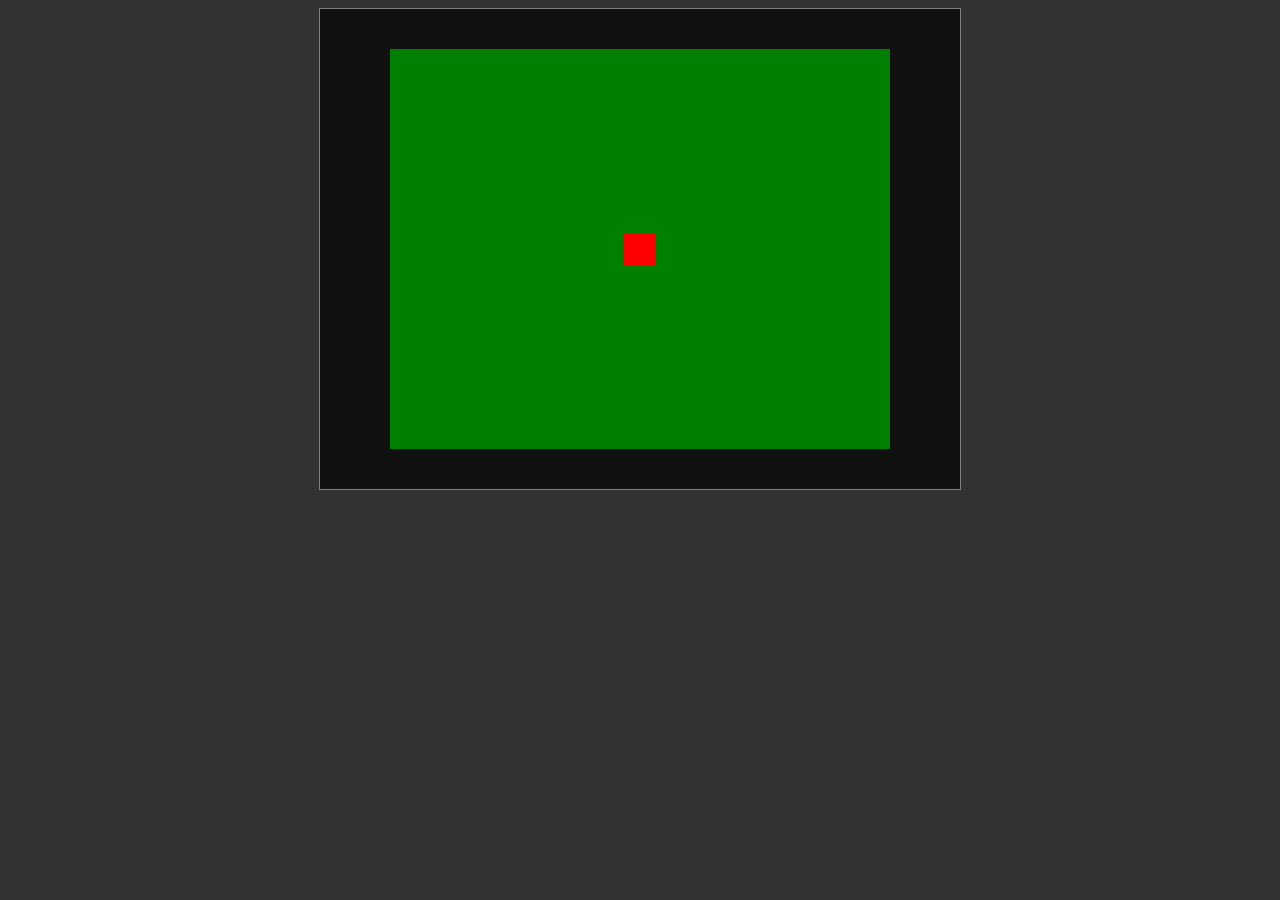
==== index.html @ 6388c28f "Initial Commit" ====
<!DOCTYPE html>
<html lang="en">
  <head>
    <meta charset="UTF-8" />
    <meta name="viewport" content="width=device-width, initial-scale=1.0" />
    <title>Game</title>
    <script src="index.js" type="module" defer></script>
  </head>
  <body style="background-color: #333"></body>
</html>
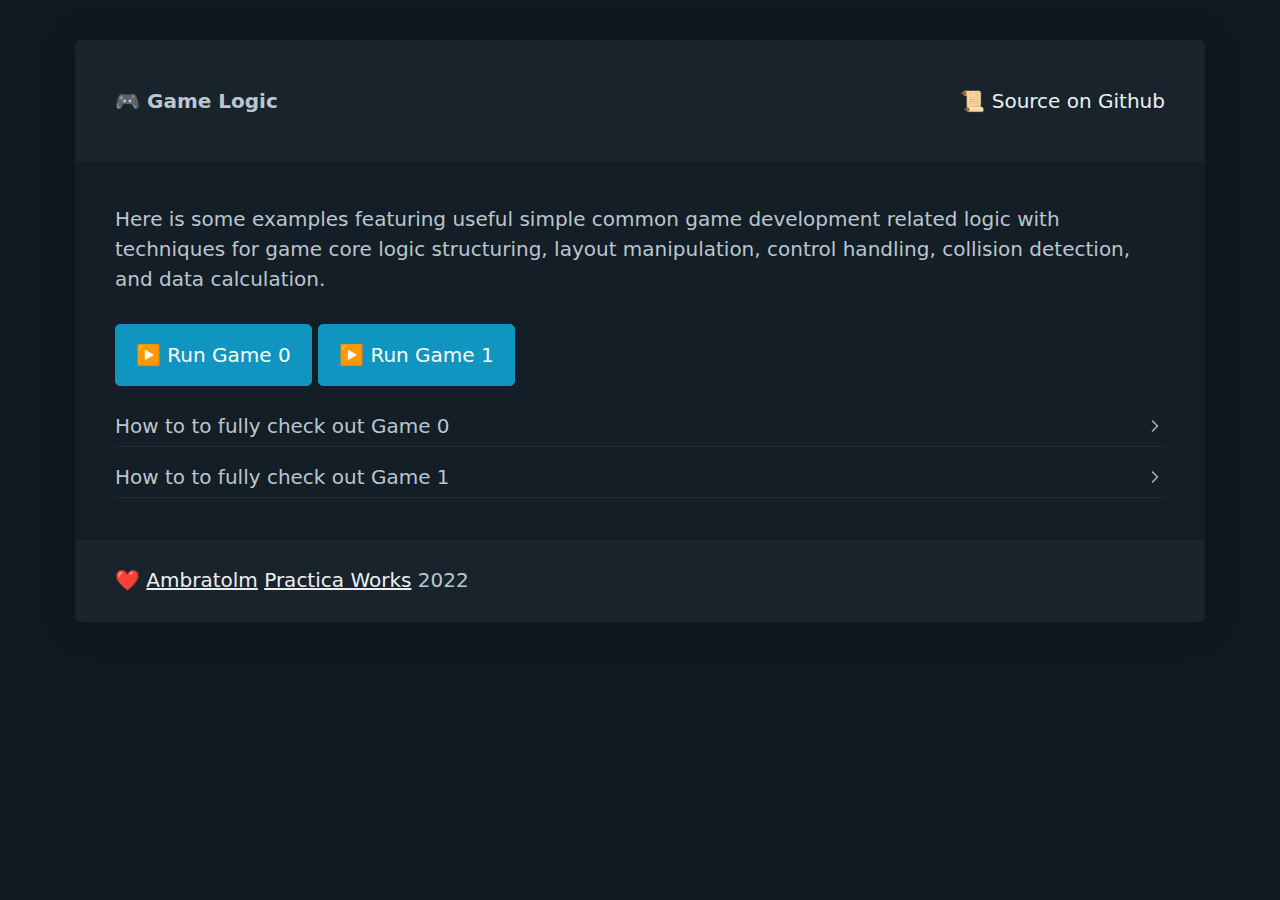
==== commit 18c63021: "Fully refactored to use classes & updated examples" ====
--- a/index.html
+++ b/index.html
@@ -1,10 +1,63 @@
 <!DOCTYPE html>
-<html lang="en">
+<html lang="en" data-theme="dark">
   <head>
     <meta charset="UTF-8" />
     <meta name="viewport" content="width=device-width, initial-scale=1.0" />
-    <title>Game</title>
-    <script src="index.js" type="module" defer></script>
+    <title>Game Logic</title>
+    <link rel="stylesheet" href="pico.min.css" />
   </head>
-  <body style="background-color: #333"></body>
+  <body class="container">
+    <article>
+      <header>
+        <nav>
+          <ul>
+            <li><strong>🎮 Game Logic</strong></li>
+          </ul>
+          <ul>
+            <li>
+              <a
+                href="https://github.com/practical-works/game-logic"
+                target="_blank" class="contrast"
+                >📜 Source on Github</a
+              >
+            </li>
+          </ul>
+        </nav>
+      </header>
+      <p>
+        Here is some examples featuring useful simple common game development
+        related logic with techniques for game core logic structuring, layout
+        manipulation, control handling, collision detection, and data
+        calculation.
+      </p>
+      <div>
+        <a href="./game0/" role="button">▶️ Run Game 0</a>
+        <a href="./game1/" role="button">▶️ Run Game 1</a>
+      </div>
+      <p>
+        <details>
+           <summary>How to to fully check out Game 0</summary>
+           <p>
+             <ul>
+             <li>Drag any object with <kbd>🖱️ left mouse button</kbd>.</li>
+             <li>Move <code>actor</code> object in eight directions with <kbd>⌨️ arrow keys</kbd>.</li>
+             <li>Move <code>map</code> object in eight directions with <kbd>⌨️ wasd keys</kbd>.</li>
+             <li>Move <code>💀 enemy</code> object to cursor&#39;s location with <kbd>⌨️ space key</kbd>.</li>
+             <li>Collide <code>😺 actor</code> and <code>💀 enemy</code> objects to decrease <code>❤️ health bar</code>.</li>
+             <li>Collide <code>😺 actor</code> and <code>🌾 bottom-field</code> to increase <code>❤️ health bar</code>.</li>
+             <li>Collide actor and <code>🌾 top-field</code> to increase <code>🏁 experience bar</code>.</li>
+             </ul>
+           </p>
+         </details>
+         <details>
+           <summary>How to to fully check out Game 1</summary>
+           <p>
+           </p>
+         </details>
+      </p>
+      <footer>
+        ❤️ <a href="https://github.com/Ambratolm" target="_blank" class="contrast">Ambratolm</a> <a href="https://github.com/practical-works" target="_blank" class="contrast">Practica Works</a> 2022
+      </footer>
+    </article>
+  </body>
 </html>
--- a/pico.min.css
+++ b/pico.min.css
@@ -0,0 +1,4 @@
+/*!
+ * Pico.css v1.4.4 (https://picocss.com)
+ * Copyright 2019-2021 - Licensed under MIT
+ */:root{--font-family:system-ui,-apple-system,"Segoe UI","Roboto","Ubuntu","Cantarell","Noto Sans",sans-serif,"Apple Color Emoji","Segoe UI Emoji","Segoe UI Symbol","Noto Color Emoji";--line-height:1.5;--font-weight:400;--font-size:16px;--border-radius:0.25rem;--border-width:1px;--outline-width:3px;--spacing:1rem;--typography-spacing-vertical:1.5rem;--block-spacing-vertical:calc(var(--spacing) * 2);--block-spacing-horizontal:var(--spacing);--grid-spacing-vertical:0;--grid-spacing-horizontal:var(--spacing);--form-element-spacing-vertical:0.75rem;--form-element-spacing-horizontal:1rem;--form-label-font-weight:var(--font-weight);--transition:0.2s ease-in-out}@media (min-width:576px){:root{--font-size:17px}}@media (min-width:768px){:root{--font-size:18px}}@media (min-width:992px){:root{--font-size:19px}}@media (min-width:1200px){:root{--font-size:20px}}@media (min-width:576px){body>footer,body>header,body>main,section{--block-spacing-vertical:calc(var(--spacing) * 2.5)}}@media (min-width:768px){body>footer,body>header,body>main,section{--block-spacing-vertical:calc(var(--spacing) * 3)}}@media (min-width:992px){body>footer,body>header,body>main,section{--block-spacing-vertical:calc(var(--spacing) * 3.5)}}@media (min-width:1200px){body>footer,body>header,body>main,section{--block-spacing-vertical:calc(var(--spacing) * 4)}}@media (min-width:576px){article{--block-spacing-horizontal:calc(var(--spacing) * 1.25)}}@media (min-width:768px){article{--block-spacing-horizontal:calc(var(--spacing) * 1.5)}}@media (min-width:992px){article{--block-spacing-horizontal:calc(var(--spacing) * 1.75)}}@media (min-width:1200px){article{--block-spacing-horizontal:calc(var(--spacing) * 2)}}dialog>article{--block-spacing-vertical:calc(var(--spacing) * 2);--block-spacing-horizontal:var(--spacing)}@media (min-width:576px){dialog>article{--block-spacing-vertical:calc(var(--spacing) * 2.5);--block-spacing-horizontal:calc(var(--spacing) * 1.25)}}@media (min-width:768px){dialog>article{--block-spacing-vertical:calc(var(--spacing) * 3);--block-spacing-horizontal:calc(var(--spacing) * 1.5)}}a{--text-decoration:none}a.contrast,a.secondary{--text-decoration:underline}small{--font-size:0.875em}h1,h2,h3,h4,h5,h6{--font-weight:700}h1{--font-size:2rem;--typography-spacing-vertical:3rem}h2{--font-size:1.75rem;--typography-spacing-vertical:2.625rem}h3{--font-size:1.5rem;--typography-spacing-vertical:2.25rem}h4{--font-size:1.25rem;--typography-spacing-vertical:1.874rem}h5{--font-size:1.125rem;--typography-spacing-vertical:1.6875rem}[type=checkbox],[type=radio]{--border-width:2px}[type=checkbox][role=switch]{--border-width:3px}tfoot td,tfoot th,thead td,thead th{--border-width:3px}:not(thead):not(tfoot)>*>td{--font-size:0.875em}code,kbd,pre,samp{--font-family:"Menlo","Consolas","Roboto Mono","Ubuntu Monospace","Noto Mono","Oxygen Mono","Liberation Mono",monospace,"Apple Color Emoji","Segoe UI Emoji","Segoe UI Symbol","Noto Color Emoji"}kbd{--font-weight:bolder}:root:not([data-theme=dark]),[data-theme=light]{color-scheme:light;--background-color:#fff;--color:#415462;--h1-color:#1b2832;--h2-color:#24333e;--h3-color:#2c3d49;--h4-color:#374956;--h5-color:#415462;--h6-color:#4d606d;--muted-color:#73828c;--muted-border-color:#edf0f3;--primary:#1095c1;--primary-hover:#08769b;--primary-focus:rgba(16, 149, 193, 0.125);--primary-inverse:#fff;--secondary:#596b78;--secondary-hover:#415462;--secondary-focus:rgba(89, 107, 120, 0.125);--secondary-inverse:#fff;--contrast:#1b2832;--contrast-hover:#000;--contrast-focus:rgba(89, 107, 120, 0.125);--contrast-inverse:#fff;--mark-background-color:#fff2ca;--mark-color:#543a26;--ins-color:#388e3c;--del-color:#c62828;--blockquote-border-color:var(--muted-border-color);--blockquote-footer-color:var(--muted-color);--button-box-shadow:0 0 0 rgba(0, 0, 0, 0);--button-hover-box-shadow:0 0 0 rgba(0, 0, 0, 0);--form-element-background-color:transparent;--form-element-border-color:#a2afb9;--form-element-color:var(--color);--form-element-placeholder-color:var(--muted-color);--form-element-active-background-color:transparent;--form-element-active-border-color:var(--primary);--form-element-focus-color:var(--primary-focus);--form-element-disabled-background-color:#d5dce2;--form-element-disabled-border-color:#a2afb9;--form-element-disabled-opacity:0.5;--form-element-invalid-border-color:#c62828;--form-element-invalid-active-border-color:#d32f2f;--form-element-invalid-focus-color:rgba(211, 47, 47, 0.125);--form-element-valid-border-color:#388e3c;--form-element-valid-active-border-color:#43a047;--form-element-valid-focus-color:rgba(67, 160, 71, 0.125);--switch-background-color:#bbc6ce;--switch-color:var(--primary-inverse);--switch-checked-background-color:var(--primary);--range-border-color:#d5dce2;--range-active-border-color:#bbc6ce;--range-thumb-border-color:var(--background-color);--range-thumb-color:var(--secondary);--range-thumb-hover-color:var(--secondary-hover);--range-thumb-active-color:var(--primary);--table-border-color:var(--muted-border-color);--table-row-stripped-background-color:#f6f8f9;--code-background-color:#edf0f3;--code-color:var(--muted-color);--code-kbd-background-color:var(--contrast);--code-kbd-color:var(--contrast-inverse);--code-tag-color:#b34d80;--code-property-color:#3d888f;--code-value-color:#998866;--code-comment-color:#a2afb9;--accordion-border-color:var(--muted-border-color);--accordion-close-summary-color:var(--color);--accordion-open-summary-color:var(--muted-color);--card-background-color:var(--background-color);--card-border-color:var(--muted-border-color);--card-box-shadow:0 0.125rem 1rem rgba(27, 40, 50, 0.04),0 0.125rem 2rem rgba(27, 40, 50, 0.08),0 0 0 0.0625rem rgba(27, 40, 50, 0.024);--card-sectionning-background-color:#fbfbfc;--modal-overlay-background-color:rgba(213, 220, 226, 0.8);--progress-background-color:#d5dce2;--progress-color:var(--primary);--loading-spinner-opacity:0.5;--tooltip-background-color:var(--contrast);--tooltip-color:var(--contrast-inverse);--icon-checkbox:url("data:image/svg+xml,%3Csvg xmlns='http://www.w3.org/2000/svg' width='24' height='24' viewBox='0 0 24 24' fill='none' stroke='%23FFF' stroke-width='4' stroke-linecap='round' stroke-linejoin='round'%3E%3Cpolyline points='20 6 9 17 4 12'%3E%3C/polyline%3E%3C/svg%3E");--icon-chevron:url("data:image/svg+xml,%3Csvg xmlns='http://www.w3.org/2000/svg' width='24' height='24' viewBox='0 0 24 24' fill='none' stroke='rgba(65, 84, 98, 0.999)' stroke-width='2' stroke-linecap='round' stroke-linejoin='round'%3E%3Cpolyline points='6 9 12 15 18 9'%3E%3C/polyline%3E%3C/svg%3E");--icon-close:url("data:image/svg+xml,%3Csvg xmlns='http://www.w3.org/2000/svg' width='24' height='24' viewBox='0 0 24 24' fill='none' stroke='rgba(115, 130, 140, 0.999)' stroke-width='4' stroke-linecap='round' stroke-linejoin='round'%3E%3Cline x1='18' y1='6' x2='6' y2='18'%3E%3C/line%3E%3Cline x1='6' y1='6' x2='18' y2='18'%3E%3C/line%3E%3C/svg%3E");--icon-date:url("data:image/svg+xml,%3Csvg xmlns='http://www.w3.org/2000/svg' width='24' height='24' viewBox='0 0 24 24' fill='none' stroke='rgba(65, 84, 98, 0.999)' stroke-width='2' stroke-linecap='round' stroke-linejoin='round'%3E%3Crect x='3' y='4' width='18' height='18' rx='2' ry='2'%3E%3C/rect%3E%3Cline x1='16' y1='2' x2='16' y2='6'%3E%3C/line%3E%3Cline x1='8' y1='2' x2='8' y2='6'%3E%3C/line%3E%3Cline x1='3' y1='10' x2='21' y2='10'%3E%3C/line%3E%3C/svg%3E");--icon-invalid:url("data:image/svg+xml,%3Csvg xmlns='http://www.w3.org/2000/svg' width='24' height='24' viewBox='0 0 24 24' fill='none' stroke='rgba(198, 40, 40, 0.999)' stroke-width='2' stroke-linecap='round' stroke-linejoin='round'%3E%3Ccircle cx='12' cy='12' r='10'%3E%3C/circle%3E%3Cline x1='12' y1='8' x2='12' y2='12'%3E%3C/line%3E%3Cline x1='12' y1='16' x2='12.01' y2='16'%3E%3C/line%3E%3C/svg%3E");--icon-minus:url("data:image/svg+xml,%3Csvg xmlns='http://www.w3.org/2000/svg' width='24' height='24' viewBox='0 0 24 24' fill='none' stroke='%23FFF' stroke-width='4' stroke-linecap='round' stroke-linejoin='round'%3E%3Cline x1='5' y1='12' x2='19' y2='12'%3E%3C/line%3E%3C/svg%3E");--icon-search:url("data:image/svg+xml,%3Csvg xmlns='http://www.w3.org/2000/svg' width='24' height='24' viewBox='0 0 24 24' fill='none' stroke='rgba(65, 84, 98, 0.999)' stroke-width='2' stroke-linecap='round' stroke-linejoin='round'%3E%3Ccircle cx='11' cy='11' r='8'%3E%3C/circle%3E%3Cline x1='21' y1='21' x2='16.65' y2='16.65'%3E%3C/line%3E%3C/svg%3E");--icon-time:url("data:image/svg+xml,%3Csvg xmlns='http://www.w3.org/2000/svg' width='24' height='24' viewBox='0 0 24 24' fill='none' stroke='rgba(65, 84, 98, 0.999)' stroke-width='2' stroke-linecap='round' stroke-linejoin='round'%3E%3Ccircle cx='12' cy='12' r='10'%3E%3C/circle%3E%3Cpolyline points='12 6 12 12 16 14'%3E%3C/polyline%3E%3C/svg%3E");--icon-valid:url("data:image/svg+xml,%3Csvg xmlns='http://www.w3.org/2000/svg' width='24' height='24' viewBox='0 0 24 24' fill='none' stroke='rgba(56, 142, 60, 0.999)' stroke-width='3' stroke-linecap='round' stroke-linejoin='round'%3E%3Cpolyline points='20 6 9 17 4 12'%3E%3C/polyline%3E%3C/svg%3E")}@media only screen and (prefers-color-scheme:dark){:root:not([data-theme=light]){color-scheme:dark;--background-color:#11191f;--color:#bbc6ce;--h1-color:#edf0f3;--h2-color:#e1e6eb;--h3-color:#d5dce2;--h4-color:#c8d1d8;--h5-color:#bbc6ce;--h6-color:#afbbc4;--muted-color:#73828c;--muted-border-color:#1f2d38;--primary:#1095c1;--primary-hover:#1ab3e6;--primary-focus:rgba(16, 149, 193, 0.25);--primary-inverse:#fff;--secondary:#596b78;--secondary-hover:#73828c;--secondary-focus:rgba(115, 130, 140, 0.25);--secondary-inverse:#fff;--contrast:#edf0f3;--contrast-hover:#fff;--contrast-focus:rgba(115, 130, 140, 0.25);--contrast-inverse:#000;--mark-background-color:#d1c284;--mark-color:#11191f;--ins-color:#388e3c;--del-color:#c62828;--blockquote-border-color:var(--muted-border-color);--blockquote-footer-color:var(--muted-color);--button-box-shadow:0 0 0 rgba(0, 0, 0, 0);--button-hover-box-shadow:0 0 0 rgba(0, 0, 0, 0);--form-element-background-color:#11191f;--form-element-border-color:#374956;--form-element-color:var(--color);--form-element-placeholder-color:var(--muted-color);--form-element-active-background-color:var(--form-element-background-color);--form-element-active-border-color:var(--primary);--form-element-focus-color:var(--primary-focus);--form-element-disabled-background-color:#2c3d49;--form-element-disabled-border-color:#415462;--form-element-disabled-opacity:0.5;--form-element-invalid-border-color:#b71c1c;--form-element-invalid-active-border-color:#c62828;--form-element-invalid-focus-color:rgba(198, 40, 40, 0.25);--form-element-valid-border-color:#2e7d32;--form-element-valid-active-border-color:#388e3c;--form-element-valid-focus-color:rgba(56, 142, 60, 0.25);--switch-background-color:#374956;--switch-color:var(--primary-inverse);--switch-checked-background-color:var(--primary);--range-border-color:#24333e;--range-active-border-color:#2c3d49;--range-thumb-border-color:var(--background-color);--range-thumb-color:var(--secondary);--range-thumb-hover-color:var(--secondary-hover);--range-thumb-active-color:var(--primary);--table-border-color:var(--muted-border-color);--table-row-stripped-background-color:rgba(115, 130, 140, 0.05);--code-background-color:#18232c;--code-color:var(--muted-color);--code-kbd-background-color:var(--contrast);--code-kbd-color:var(--contrast-inverse);--code-tag-color:#a65980;--code-property-color:#599fa6;--code-value-color:#8c8473;--code-comment-color:#4d606d;--accordion-border-color:var(--muted-border-color);--accordion-active-summary-color:var(--primary);--accordion-close-summary-color:var(--color);--accordion-open-summary-color:var(--muted-color);--card-background-color:#141e26;--card-border-color:#11191f;--card-box-shadow:0 0.125rem 1rem rgba(0, 0, 0, 0.06),0 0.125rem 2rem rgba(0, 0, 0, 0.12),0 0 0 0.0625rem rgba(0, 0, 0, 0.036);--card-sectionning-background-color:#18232c;--modal-overlay-background-color:rgba(36, 51, 62, 0.9);--progress-background-color:#24333e;--progress-color:var(--primary);--loading-spinner-opacity:0.5;--tooltip-background-color:var(--contrast);--tooltip-color:var(--contrast-inverse);--icon-checkbox:url("data:image/svg+xml,%3Csvg xmlns='http://www.w3.org/2000/svg' width='24' height='24' viewBox='0 0 24 24' fill='none' stroke='%23FFF' stroke-width='4' stroke-linecap='round' stroke-linejoin='round'%3E%3Cpolyline points='20 6 9 17 4 12'%3E%3C/polyline%3E%3C/svg%3E");--icon-chevron:url("data:image/svg+xml,%3Csvg xmlns='http://www.w3.org/2000/svg' width='24' height='24' viewBox='0 0 24 24' fill='none' stroke='rgba(162, 175, 185, 0.999)' stroke-width='2' stroke-linecap='round' stroke-linejoin='round'%3E%3Cpolyline points='6 9 12 15 18 9'%3E%3C/polyline%3E%3C/svg%3E");--icon-close:url("data:image/svg+xml,%3Csvg xmlns='http://www.w3.org/2000/svg' width='24' height='24' viewBox='0 0 24 24' fill='none' stroke='rgba(115, 130, 140, 0.999)' stroke-width='4' stroke-linecap='round' stroke-linejoin='round'%3E%3Cline x1='18' y1='6' x2='6' y2='18'%3E%3C/line%3E%3Cline x1='6' y1='6' x2='18' y2='18'%3E%3C/line%3E%3C/svg%3E");--icon-date:url("data:image/svg+xml,%3Csvg xmlns='http://www.w3.org/2000/svg' width='24' height='24' viewBox='0 0 24 24' fill='none' stroke='rgba(162, 175, 185, 0.999)' stroke-width='2' stroke-linecap='round' stroke-linejoin='round'%3E%3Crect x='3' y='4' width='18' height='18' rx='2' ry='2'%3E%3C/rect%3E%3Cline x1='16' y1='2' x2='16' y2='6'%3E%3C/line%3E%3Cline x1='8' y1='2' x2='8' y2='6'%3E%3C/line%3E%3Cline x1='3' y1='10' x2='21' y2='10'%3E%3C/line%3E%3C/svg%3E");--icon-invalid:url("data:image/svg+xml,%3Csvg xmlns='http://www.w3.org/2000/svg' width='24' height='24' viewBox='0 0 24 24' fill='none' stroke='rgba(183, 28, 28, 0.999)' stroke-width='2' stroke-linecap='round' stroke-linejoin='round'%3E%3Ccircle cx='12' cy='12' r='10'%3E%3C/circle%3E%3Cline x1='12' y1='8' x2='12' y2='12'%3E%3C/line%3E%3Cline x1='12' y1='16' x2='12.01' y2='16'%3E%3C/line%3E%3C/svg%3E");--icon-minus:url("data:image/svg+xml,%3Csvg xmlns='http://www.w3.org/2000/svg' width='24' height='24' viewBox='0 0 24 24' fill='none' stroke='%23FFF' stroke-width='4' stroke-linecap='round' stroke-linejoin='round'%3E%3Cline x1='5' y1='12' x2='19' y2='12'%3E%3C/line%3E%3C/svg%3E");--icon-search:url("data:image/svg+xml,%3Csvg xmlns='http://www.w3.org/2000/svg' width='24' height='24' viewBox='0 0 24 24' fill='none' stroke='rgba(162, 175, 185, 0.999)' stroke-width='2' stroke-linecap='round' stroke-linejoin='round'%3E%3Ccircle cx='11' cy='11' r='8'%3E%3C/circle%3E%3Cline x1='21' y1='21' x2='16.65' y2='16.65'%3E%3C/line%3E%3C/svg%3E");--icon-time:url("data:image/svg+xml,%3Csvg xmlns='http://www.w3.org/2000/svg' width='24' height='24' viewBox='0 0 24 24' fill='none' stroke='rgba(162, 175, 185, 0.999)' stroke-width='2' stroke-linecap='round' stroke-linejoin='round'%3E%3Ccircle cx='12' cy='12' r='10'%3E%3C/circle%3E%3Cpolyline points='12 6 12 12 16 14'%3E%3C/polyline%3E%3C/svg%3E");--icon-valid:url("data:image/svg+xml,%3Csvg xmlns='http://www.w3.org/2000/svg' width='24' height='24' viewBox='0 0 24 24' fill='none' stroke='rgba(46, 125, 50, 0.999)' stroke-width='3' stroke-linecap='round' stroke-linejoin='round'%3E%3Cpolyline points='20 6 9 17 4 12'%3E%3C/polyline%3E%3C/svg%3E")}}[data-theme=dark]{color-scheme:dark;--background-color:#11191f;--color:#bbc6ce;--h1-color:#edf0f3;--h2-color:#e1e6eb;--h3-color:#d5dce2;--h4-color:#c8d1d8;--h5-color:#bbc6ce;--h6-color:#afbbc4;--muted-color:#73828c;--muted-border-color:#1f2d38;--primary:#1095c1;--primary-hover:#1ab3e6;--primary-focus:rgba(16, 149, 193, 0.25);--primary-inverse:#fff;--secondary:#596b78;--secondary-hover:#73828c;--secondary-focus:rgba(115, 130, 140, 0.25);--secondary-inverse:#fff;--contrast:#edf0f3;--contrast-hover:#fff;--contrast-focus:rgba(115, 130, 140, 0.25);--contrast-inverse:#000;--mark-background-color:#d1c284;--mark-color:#11191f;--ins-color:#388e3c;--del-color:#c62828;--blockquote-border-color:var(--muted-border-color);--blockquote-footer-color:var(--muted-color);--button-box-shadow:0 0 0 rgba(0, 0, 0, 0);--button-hover-box-shadow:0 0 0 rgba(0, 0, 0, 0);--form-element-background-color:#11191f;--form-element-border-color:#374956;--form-element-color:var(--color);--form-element-placeholder-color:var(--muted-color);--form-element-active-background-color:var(--form-element-background-color);--form-element-active-border-color:var(--primary);--form-element-focus-color:var(--primary-focus);--form-element-disabled-background-color:#2c3d49;--form-element-disabled-border-color:#415462;--form-element-disabled-opacity:0.5;--form-element-invalid-border-color:#b71c1c;--form-element-invalid-active-border-color:#c62828;--form-element-invalid-focus-color:rgba(198, 40, 40, 0.25);--form-element-valid-border-color:#2e7d32;--form-element-valid-active-border-color:#388e3c;--form-element-valid-focus-color:rgba(56, 142, 60, 0.25);--switch-background-color:#374956;--switch-color:var(--primary-inverse);--switch-checked-background-color:var(--primary);--range-border-color:#24333e;--range-active-border-color:#2c3d49;--range-thumb-border-color:var(--background-color);--range-thumb-color:var(--secondary);--range-thumb-hover-color:var(--secondary-hover);--range-thumb-active-color:var(--primary);--table-border-color:var(--muted-border-color);--table-row-stripped-background-color:rgba(115, 130, 140, 0.05);--code-background-color:#18232c;--code-color:var(--muted-color);--code-kbd-background-color:var(--contrast);--code-kbd-color:var(--contrast-inverse);--code-tag-color:#a65980;--code-property-color:#599fa6;--code-value-color:#8c8473;--code-comment-color:#4d606d;--accordion-border-color:var(--muted-border-color);--accordion-active-summary-color:var(--primary);--accordion-close-summary-color:var(--color);--accordion-open-summary-color:var(--muted-color);--card-background-color:#141e26;--card-border-color:#11191f;--card-box-shadow:0 0.125rem 1rem rgba(0, 0, 0, 0.06),0 0.125rem 2rem rgba(0, 0, 0, 0.12),0 0 0 0.0625rem rgba(0, 0, 0, 0.036);--card-sectionning-background-color:#18232c;--modal-overlay-background-color:rgba(36, 51, 62, 0.9);--progress-background-color:#24333e;--progress-color:var(--primary);--loading-spinner-opacity:0.5;--tooltip-background-color:var(--contrast);--tooltip-color:var(--contrast-inverse);--icon-checkbox:url("data:image/svg+xml,%3Csvg xmlns='http://www.w3.org/2000/svg' width='24' height='24' viewBox='0 0 24 24' fill='none' stroke='%23FFF' stroke-width='4' stroke-linecap='round' stroke-linejoin='round'%3E%3Cpolyline points='20 6 9 17 4 12'%3E%3C/polyline%3E%3C/svg%3E");--icon-chevron:url("data:image/svg+xml,%3Csvg xmlns='http://www.w3.org/2000/svg' width='24' height='24' viewBox='0 0 24 24' fill='none' stroke='rgba(162, 175, 185, 0.999)' stroke-width='2' stroke-linecap='round' stroke-linejoin='round'%3E%3Cpolyline points='6 9 12 15 18 9'%3E%3C/polyline%3E%3C/svg%3E");--icon-close:url("data:image/svg+xml,%3Csvg xmlns='http://www.w3.org/2000/svg' width='24' height='24' viewBox='0 0 24 24' fill='none' stroke='rgba(115, 130, 140, 0.999)' stroke-width='4' stroke-linecap='round' stroke-linejoin='round'%3E%3Cline x1='18' y1='6' x2='6' y2='18'%3E%3C/line%3E%3Cline x1='6' y1='6' x2='18' y2='18'%3E%3C/line%3E%3C/svg%3E");--icon-date:url("data:image/svg+xml,%3Csvg xmlns='http://www.w3.org/2000/svg' width='24' height='24' viewBox='0 0 24 24' fill='none' stroke='rgba(162, 175, 185, 0.999)' stroke-width='2' stroke-linecap='round' stroke-linejoin='round'%3E%3Crect x='3' y='4' width='18' height='18' rx='2' ry='2'%3E%3C/rect%3E%3Cline x1='16' y1='2' x2='16' y2='6'%3E%3C/line%3E%3Cline x1='8' y1='2' x2='8' y2='6'%3E%3C/line%3E%3Cline x1='3' y1='10' x2='21' y2='10'%3E%3C/line%3E%3C/svg%3E");--icon-invalid:url("data:image/svg+xml,%3Csvg xmlns='http://www.w3.org/2000/svg' width='24' height='24' viewBox='0 0 24 24' fill='none' stroke='rgba(183, 28, 28, 0.999)' stroke-width='2' stroke-linecap='round' stroke-linejoin='round'%3E%3Ccircle cx='12' cy='12' r='10'%3E%3C/circle%3E%3Cline x1='12' y1='8' x2='12' y2='12'%3E%3C/line%3E%3Cline x1='12' y1='16' x2='12.01' y2='16'%3E%3C/line%3E%3C/svg%3E");--icon-minus:url("data:image/svg+xml,%3Csvg xmlns='http://www.w3.org/2000/svg' width='24' height='24' viewBox='0 0 24 24' fill='none' stroke='%23FFF' stroke-width='4' stroke-linecap='round' stroke-linejoin='round'%3E%3Cline x1='5' y1='12' x2='19' y2='12'%3E%3C/line%3E%3C/svg%3E");--icon-search:url("data:image/svg+xml,%3Csvg xmlns='http://www.w3.org/2000/svg' width='24' height='24' viewBox='0 0 24 24' fill='none' stroke='rgba(162, 175, 185, 0.999)' stroke-width='2' stroke-linecap='round' stroke-linejoin='round'%3E%3Ccircle cx='11' cy='11' r='8'%3E%3C/circle%3E%3Cline x1='21' y1='21' x2='16.65' y2='16.65'%3E%3C/line%3E%3C/svg%3E");--icon-time:url("data:image/svg+xml,%3Csvg xmlns='http://www.w3.org/2000/svg' width='24' height='24' viewBox='0 0 24 24' fill='none' stroke='rgba(162, 175, 185, 0.999)' stroke-width='2' stroke-linecap='round' stroke-linejoin='round'%3E%3Ccircle cx='12' cy='12' r='10'%3E%3C/circle%3E%3Cpolyline points='12 6 12 12 16 14'%3E%3C/polyline%3E%3C/svg%3E");--icon-valid:url("data:image/svg+xml,%3Csvg xmlns='http://www.w3.org/2000/svg' width='24' height='24' viewBox='0 0 24 24' fill='none' stroke='rgba(46, 125, 50, 0.999)' stroke-width='3' stroke-linecap='round' stroke-linejoin='round'%3E%3Cpolyline points='20 6 9 17 4 12'%3E%3C/polyline%3E%3C/svg%3E")}*,::after,::before{box-sizing:border-box}::after,::before{text-decoration:inherit;vertical-align:inherit}html{-webkit-text-size-adjust:100%;-webkit-tap-highlight-color:transparent;-ms-text-size-adjust:100%;text-rendering:optimizeLegibility;background-color:var(--background-color);color:var(--color);font-weight:var(--font-weight);font-size:var(--font-size);line-height:var(--line-height);font-family:var(--font-family);cursor:default;-moz-tab-size:4;-o-tab-size:4;tab-size:4}main{display:block}body{width:100%;margin:0}body>footer,body>header,body>main{width:100%;margin-right:auto;margin-left:auto;padding:var(--block-spacing-vertical) 0}.container,.container-fluid{width:100%;margin-right:auto;margin-left:auto;padding-right:var(--spacing);padding-left:var(--spacing)}@media (min-width:576px){.container{max-width:510px;padding-right:0;padding-left:0}}@media (min-width:768px){.container{max-width:700px}}@media (min-width:992px){.container{max-width:920px}}@media (min-width:1200px){.container{max-width:1130px}}section{margin-bottom:var(--block-spacing-vertical)}.grid{grid-column-gap:var(--grid-spacing-horizontal);grid-row-gap:var(--grid-spacing-vertical);display:grid;grid-template-columns:1fr;margin:0}@media (min-width:992px){.grid{grid-template-columns:repeat(auto-fit,minmax(0%,1fr))}}.grid>*{min-width:0}figure{display:block;margin:0;padding:0;overflow-x:auto}figure figcaption{padding:calc(var(--spacing) * .5) 0;color:var(--muted-color)}b,strong{font-weight:bolder}sub,sup{position:relative;font-size:.75em;line-height:0;vertical-align:baseline}sub{bottom:-.25em}sup{top:-.5em}dl dl,dl ol,dl ul,ol dl,ul dl{margin:0}ol ol,ol ul,ul ol,ul ul{margin:0}address,blockquote,dl,figure,form,ol,p,pre,table,ul{margin-top:0;margin-bottom:var(--typography-spacing-vertical);color:var(--color);font-style:normal;font-weight:var(--font-weight);font-size:var(--font-size)}a{--color:var(--primary);--background-color:transparent;outline:0;background-color:var(--background-color);color:var(--color);-webkit-text-decoration:var(--text-decoration);text-decoration:var(--text-decoration);transition:background-color var(--transition),color var(--transition),box-shadow var(--transition),-webkit-text-decoration var(--transition);transition:background-color var(--transition),color var(--transition),text-decoration var(--transition),box-shadow var(--transition);transition:background-color var(--transition),color var(--transition),text-decoration var(--transition),box-shadow var(--transition),-webkit-text-decoration var(--transition)}a:active,a:focus,a:hover{--color:var(--primary-hover);--text-decoration:underline}a:focus{--background-color:var(--primary-focus)}a.secondary{--color:var(--secondary)}a.secondary:active,a.secondary:focus,a.secondary:hover{--color:var(--secondary-hover)}a.secondary:focus{--background-color:var(--secondary-focus)}a.contrast{--color:var(--contrast)}a.contrast:active,a.contrast:focus,a.contrast:hover{--color:var(--contrast-hover)}a.contrast:focus{--background-color:var(--contrast-focus)}h1,h2,h3,h4,h5,h6{margin-top:0;margin-bottom:var(--typography-spacing-vertical);color:var(--color);font-weight:var(--font-weight);font-size:var(--font-size);font-family:var(--font-family)}h1{--color:var(--h1-color)}h2{--color:var(--h2-color)}h3{--color:var(--h3-color)}h4{--color:var(--h4-color)}h5{--color:var(--h5-color)}h6{--color:var(--h6-color)}address~h1,address~h2,address~h3,address~h4,address~h5,address~h6,blockquote~h1,blockquote~h2,blockquote~h3,blockquote~h4,blockquote~h5,blockquote~h6,dl~h1,dl~h2,dl~h3,dl~h4,dl~h5,dl~h6,figure~h1,figure~h2,figure~h3,figure~h4,figure~h5,figure~h6,form~h1,form~h2,form~h3,form~h4,form~h5,form~h6,ol~h1,ol~h2,ol~h3,ol~h4,ol~h5,ol~h6,pre~h1,pre~h2,pre~h3,pre~h4,pre~h5,pre~h6,p~h1,p~h2,p~h3,p~h4,p~h5,p~h6,table~h1,table~h2,table~h3,table~h4,table~h5,table~h6,ul~h1,ul~h2,ul~h3,ul~h4,ul~h5,ul~h6{margin-top:var(--typography-spacing-vertical)}.headings,hgroup{margin-bottom:var(--typography-spacing-vertical)}.headings>*,hgroup>*{margin-bottom:0}.headings>:last-child,hgroup>:last-child{--color:var(--muted-color);--font-weight:unset;font-size:1rem;font-family:unset}p{margin-bottom:var(--typography-spacing-vertical)}small{font-size:var(--font-size)}ol,ul{padding-right:0;padding-left:var(--spacing);-webkit-padding-start:var(--spacing);padding-inline-start:var(--spacing);-webkit-padding-end:0;padding-inline-end:0}ol li,ul li{margin-bottom:calc(var(--typography-spacing-vertical) * .25)}ul li{list-style:square}mark{padding:.125rem .25rem;background-color:var(--mark-background-color);color:var(--mark-color);vertical-align:baseline}blockquote{display:block;margin:var(--typography-spacing-vertical) 0;padding:var(--spacing);border-right:none;border-left:.25rem solid var(--blockquote-border-color);-webkit-border-start:0.25rem solid var(--blockquote-border-color);border-inline-start:0.25rem solid var(--blockquote-border-color);-webkit-border-end:none;border-inline-end:none}blockquote footer{margin-top:calc(var(--typography-spacing-vertical) * .5);color:var(--blockquote-footer-color)}abbr[title]{border-bottom:1px dotted;text-decoration:none;cursor:help}ins{color:var(--ins-color);text-decoration:none}del{color:var(--del-color)}::-moz-selection{background-color:var(--primary-focus)}::selection{background-color:var(--primary-focus)}audio,canvas,iframe,img,svg,video{vertical-align:middle}audio,video{display:inline-block}audio:not([controls]){display:none;height:0}iframe{border-style:none}img{max-width:100%;height:auto;border-style:none}svg:not([fill]){fill:currentColor}svg:not(:root){overflow:hidden}button{margin:0;overflow:visible;font-family:inherit;text-transform:none}[type=button],[type=reset],[type=submit],button{-webkit-appearance:button}[type=button]::-moz-focus-inner,[type=reset]::-moz-focus-inner,[type=submit]::-moz-focus-inner,button::-moz-focus-inner{padding:0;border-style:none}button{display:block;width:100%;margin-bottom:var(--spacing)}[role=button]{display:inline-block;text-decoration:none}[role=button],button,input[type=button],input[type=reset],input[type=submit]{--background-color:var(--primary);--border-color:var(--primary);--color:var(--primary-inverse);--box-shadow:var(--button-box-shadow, 0 0 0 rgba(0, 0, 0, 0));padding:var(--form-element-spacing-vertical) var(--form-element-spacing-horizontal);border:var(--border-width) solid var(--border-color);border-radius:var(--border-radius);outline:0;background-color:var(--background-color);box-shadow:var(--box-shadow);color:var(--color);font-weight:var(--font-weight);font-size:1rem;line-height:var(--line-height);text-align:center;cursor:pointer;transition:background-color var(--transition),border-color var(--transition),color var(--transition),box-shadow var(--transition)}[role=button]:active,[role=button]:focus,[role=button]:hover,button:active,button:focus,button:hover,input[type=button]:active,input[type=button]:focus,input[type=button]:hover,input[type=reset]:active,input[type=reset]:focus,input[type=reset]:hover,input[type=submit]:active,input[type=submit]:focus,input[type=submit]:hover{--background-color:var(--primary-hover);--border-color:var(--primary-hover);--box-shadow:var(--button-hover-box-shadow, 0 0 0 rgba(0, 0, 0, 0));--color:var(--primary-inverse)}[role=button]:focus,button:focus,input[type=button]:focus,input[type=reset]:focus,input[type=submit]:focus{--box-shadow:var(--button-hover-box-shadow, 0 0 0 rgba(0, 0, 0, 0)),0 0 0 var(--outline-width) var(--primary-focus)}[role=button].secondary,button.secondary,input[type=button].secondary,input[type=reset],input[type=submit].secondary{--background-color:var(--secondary);--border-color:var(--secondary);--color:var(--secondary-inverse);cursor:pointer}[role=button].secondary:active,[role=button].secondary:focus,[role=button].secondary:hover,button.secondary:active,button.secondary:focus,button.secondary:hover,input[type=button].secondary:active,input[type=button].secondary:focus,input[type=button].secondary:hover,input[type=reset]:active,input[type=reset]:focus,input[type=reset]:hover,input[type=submit].secondary:active,input[type=submit].secondary:focus,input[type=submit].secondary:hover{--background-color:var(--secondary-hover);--border-color:var(--secondary-hover);--color:var(--secondary-inverse)}[role=button].secondary:focus,button.secondary:focus,input[type=button].secondary:focus,input[type=reset]:focus,input[type=submit].secondary:focus{--box-shadow:var(--button-hover-box-shadow, 0 0 0 rgba(0, 0, 0, 0)),0 0 0 var(--outline-width) var(--secondary-focus)}[role=button].contrast,button.contrast,input[type=button].contrast,input[type=reset].contrast,input[type=submit].contrast{--background-color:var(--contrast);--border-color:var(--contrast);--color:var(--contrast-inverse)}[role=button].contrast:active,[role=button].contrast:focus,[role=button].contrast:hover,button.contrast:active,button.contrast:focus,button.contrast:hover,input[type=button].contrast:active,input[type=button].contrast:focus,input[type=button].contrast:hover,input[type=reset].contrast:active,input[type=reset].contrast:focus,input[type=reset].contrast:hover,input[type=submit].contrast:active,input[type=submit].contrast:focus,input[type=submit].contrast:hover{--background-color:var(--contrast-hover);--border-color:var(--contrast-hover);--color:var(--contrast-inverse)}[role=button].contrast:focus,button.contrast:focus,input[type=button].contrast:focus,input[type=reset].contrast:focus,input[type=submit].contrast:focus{--box-shadow:var(--button-hover-box-shadow, 0 0 0 rgba(0, 0, 0, 0)),0 0 0 var(--outline-width) var(--contrast-focus)}[role=button].outline,button.outline,input[type=button].outline,input[type=reset].outline,input[type=submit].outline{--background-color:transparent;--color:var(--primary)}[role=button].outline:active,[role=button].outline:focus,[role=button].outline:hover,button.outline:active,button.outline:focus,button.outline:hover,input[type=button].outline:active,input[type=button].outline:focus,input[type=button].outline:hover,input[type=reset].outline:active,input[type=reset].outline:focus,input[type=reset].outline:hover,input[type=submit].outline:active,input[type=submit].outline:focus,input[type=submit].outline:hover{--background-color:transparent;--color:var(--primary-hover)}[role=button].outline.secondary,button.outline.secondary,input[type=button].outline.secondary,input[type=reset].outline.secondary,input[type=submit].outline.secondary{--color:var(--secondary)}[role=button].outline.secondary:active,[role=button].outline.secondary:focus,[role=button].outline.secondary:hover,button.outline.secondary:active,button.outline.secondary:focus,button.outline.secondary:hover,input[type=button].outline.secondary:active,input[type=button].outline.secondary:focus,input[type=button].outline.secondary:hover,input[type=reset].outline.secondary:active,input[type=reset].outline.secondary:focus,input[type=reset].outline.secondary:hover,input[type=submit].outline.secondary:active,input[type=submit].outline.secondary:focus,input[type=submit].outline.secondary:hover{--color:var(--secondary-hover)}[role=button].outline.contrast,button.outline.contrast,input[type=button].outline.contrast,input[type=reset].outline.contrast,input[type=submit].outline.contrast{--color:var(--contrast)}[role=button].outline.contrast:active,[role=button].outline.contrast:focus,[role=button].outline.contrast:hover,button.outline.contrast:active,button.outline.contrast:focus,button.outline.contrast:hover,input[type=button].outline.contrast:active,input[type=button].outline.contrast:focus,input[type=button].outline.contrast:hover,input[type=reset].outline.contrast:active,input[type=reset].outline.contrast:focus,input[type=reset].outline.contrast:hover,input[type=submit].outline.contrast:active,input[type=submit].outline.contrast:focus,input[type=submit].outline.contrast:hover{--color:var(--contrast-hover)}[role=button][disabled],a[role=button]:not([href]),button[disabled],input[type=button][disabled],input[type=reset][disabled],input[type=submit][disabled]{opacity:.5;pointer-events:none}input,optgroup,select,textarea{margin:0;font-size:1rem;line-height:var(--line-height);font-family:inherit;letter-spacing:inherit}input{overflow:visible}select{text-transform:none}legend{max-width:100%;padding:0;color:inherit;white-space:normal}textarea{overflow:auto}[type=checkbox],[type=radio]{padding:0}::-webkit-inner-spin-button,::-webkit-outer-spin-button{height:auto}[type=search]{-webkit-appearance:textfield;outline-offset:-2px}[type=search]::-webkit-search-decoration{-webkit-appearance:none}::-webkit-file-upload-button{-webkit-appearance:button;font:inherit}::-moz-focus-inner{padding:0;border-style:none}:-moz-focusring{outline:0}:-moz-ui-invalid{box-shadow:none}::-ms-expand{display:none}[type=file],[type=range]{padding:0;border-width:0}input:not([type=checkbox]):not([type=radio]):not([type=range]){height:calc(1rem * var(--line-height) + var(--form-element-spacing-vertical) * 2 + var(--border-width) * 2)}fieldset{margin:0;margin-bottom:var(--spacing);padding:0;border:0}fieldset legend,label{display:block;margin-bottom:calc(var(--spacing) * .25);font-weight:var(--form-label-font-weight,var(--font-weight))}input:not([type=checkbox]):not([type=radio]),select,textarea{width:100%}input:not([type=checkbox]):not([type=radio]):not([type=range]):not([type=file]),select,textarea{-webkit-appearance:none;-moz-appearance:none;appearance:none;padding:var(--form-element-spacing-vertical) var(--form-element-spacing-horizontal);vertical-align:middle}input,select,textarea{--background-color:var(--form-element-background-color);--border-color:var(--form-element-border-color);--color:var(--form-element-color);--box-shadow:none;border:var(--border-width) solid var(--border-color);border-radius:var(--border-radius);outline:0;background-color:var(--background-color);box-shadow:var(--box-shadow);color:var(--color);font-weight:var(--font-weight);transition:background-color var(--transition),border-color var(--transition),color var(--transition),box-shadow var(--transition)}input:not([type=submit]):not([type=button]):not([type=reset]):not([type=checkbox]):not([type=radio]):not([readonly]):active,input:not([type=submit]):not([type=button]):not([type=reset]):not([type=checkbox]):not([type=radio]):not([readonly]):focus,select:active,select:focus,textarea:active,textarea:focus{--background-color:var(--form-element-active-background-color)}input:not([type=submit]):not([type=button]):not([type=reset]):not([role=switch]):not([readonly]):active,input:not([type=submit]):not([type=button]):not([type=reset]):not([role=switch]):not([readonly]):focus,select:active,select:focus,textarea:active,textarea:focus{--border-color:var(--form-element-active-border-color)}input:not([type=submit]):not([type=button]):not([type=reset]):not([type=range]):not([type=file]):not([readonly]):focus,select:focus,textarea:focus{--box-shadow:0 0 0 var(--outline-width) var(--form-element-focus-color)}input:not([type=submit]):not([type=button]):not([type=reset])[disabled],select[disabled],textarea[disabled]{--background-color:var(--form-element-disabled-background-color);--border-color:var(--form-element-disabled-border-color);opacity:var(--form-element-disabled-opacity)}input:not([type=checkbox]):not([type=radio])[aria-invalid],select:not([type=checkbox]):not([type=radio])[aria-invalid],textarea:not([type=checkbox]):not([type=radio])[aria-invalid]{padding-right:calc(var(--form-element-spacing-horizontal) + 1.5rem)!important;padding-left:var(--form-element-spacing-horizontal);-webkit-padding-start:var(--form-element-spacing-horizontal)!important;padding-inline-start:var(--form-element-spacing-horizontal)!important;-webkit-padding-end:calc(var(--form-element-spacing-horizontal) + 1.5rem)!important;padding-inline-end:calc(var(--form-element-spacing-horizontal) + 1.5rem)!important;background-position:center right .75rem;background-size:1rem auto;background-repeat:no-repeat}input:not([type=checkbox]):not([type=radio])[aria-invalid=false],select:not([type=checkbox]):not([type=radio])[aria-invalid=false],textarea:not([type=checkbox]):not([type=radio])[aria-invalid=false]{background-image:var(--icon-valid)}input:not([type=checkbox]):not([type=radio])[aria-invalid=true],select:not([type=checkbox]):not([type=radio])[aria-invalid=true],textarea:not([type=checkbox]):not([type=radio])[aria-invalid=true]{background-image:var(--icon-invalid)}input[aria-invalid=false],select[aria-invalid=false],textarea[aria-invalid=false]{--border-color:var(--form-element-valid-border-color)}input[aria-invalid=false]:active,input[aria-invalid=false]:focus,select[aria-invalid=false]:active,select[aria-invalid=false]:focus,textarea[aria-invalid=false]:active,textarea[aria-invalid=false]:focus{--border-color:var(--form-element-valid-active-border-color)!important;--box-shadow:0 0 0 var(--outline-width) var(--form-element-valid-focus-color)!important}input[aria-invalid=true],select[aria-invalid=true],textarea[aria-invalid=true]{--border-color:var(--form-element-invalid-border-color)}input[aria-invalid=true]:active,input[aria-invalid=true]:focus,select[aria-invalid=true]:active,select[aria-invalid=true]:focus,textarea[aria-invalid=true]:active,textarea[aria-invalid=true]:focus{--border-color:var(--form-element-invalid-active-border-color)!important;--box-shadow:0 0 0 var(--outline-width) var(--form-element-invalid-focus-color)!important}[dir=rtl] input:not([type=checkbox]):not([type=radio])[aria-invalid=false],[dir=rtl] input:not([type=checkbox]):not([type=radio])[aria-invalid=true],[dir=rtl] input:not([type=checkbox]):not([type=radio])[aria-invalid],[dir=rtl] select:not([type=checkbox]):not([type=radio])[aria-invalid=false],[dir=rtl] select:not([type=checkbox]):not([type=radio])[aria-invalid=true],[dir=rtl] select:not([type=checkbox]):not([type=radio])[aria-invalid],[dir=rtl] textarea:not([type=checkbox]):not([type=radio])[aria-invalid=false],[dir=rtl] textarea:not([type=checkbox]):not([type=radio])[aria-invalid=true],[dir=rtl] textarea:not([type=checkbox]):not([type=radio])[aria-invalid]{background-position:center left .75rem}input::-webkit-input-placeholder,input::placeholder,select:invalid,textarea::-webkit-input-placeholder,textarea::placeholder{color:var(--form-element-placeholder-color);opacity:1}input:not([type=checkbox]):not([type=radio]),select,textarea{margin-bottom:var(--spacing)}select::-ms-expand{border:0;background-color:transparent}select:not([multiple]):not([size]){padding-right:calc(var(--form-element-spacing-horizontal) + 1.5rem);padding-left:var(--form-element-spacing-horizontal);-webkit-padding-start:var(--form-element-spacing-horizontal);padding-inline-start:var(--form-element-spacing-horizontal);-webkit-padding-end:calc(var(--form-element-spacing-horizontal) + 1.5rem);padding-inline-end:calc(var(--form-element-spacing-horizontal) + 1.5rem);background-image:var(--icon-chevron);background-position:center right .75rem;background-size:1rem auto;background-repeat:no-repeat}[dir=rtl] select:not([multiple]):not([size]){background-position:center left .75rem}input+small,select+small,textarea+small{display:block;width:100%;margin-top:calc(var(--spacing) * -.75);margin-bottom:var(--spacing);color:var(--muted-color)}label>input,label>select,label>textarea{margin-top:calc(var(--spacing) * .25)}[type=checkbox],[type=radio]{-webkit-appearance:none;-moz-appearance:none;appearance:none;width:1.25em;height:1.25em;margin-top:-.125em;margin-right:.375em;margin-left:0;-webkit-margin-start:0;margin-inline-start:0;-webkit-margin-end:.375em;margin-inline-end:.375em;border-width:var(--border-width);font-size:inherit;vertical-align:middle;cursor:pointer}[type=checkbox]::-ms-check,[type=radio]::-ms-check{display:none}[type=checkbox]:checked,[type=checkbox]:checked:active,[type=checkbox]:checked:focus,[type=radio]:checked,[type=radio]:checked:active,[type=radio]:checked:focus{--background-color:var(--primary);--border-color:var(--primary);background-image:var(--icon-checkbox);background-position:center;background-size:.75em auto;background-repeat:no-repeat}[type=checkbox]~label,[type=radio]~label{display:inline-block;margin-right:.375em;margin-bottom:0;cursor:pointer}[type=checkbox]:indeterminate{--background-color:var(--primary);--border-color:var(--primary);background-image:var(--icon-minus);background-position:center;background-size:.75em auto;background-repeat:no-repeat}[type=radio]{border-radius:50%}[type=radio]:checked,[type=radio]:checked:active,[type=radio]:checked:focus{--background-color:var(--primary-inverse);border-width:.35em;background-image:none}[type=checkbox][role=switch]{--background-color:var(--switch-background-color);--border-color:var(--switch-background-color);--color:var(--switch-color);width:2.25em;height:1.25em;border:var(--border-width) solid var(--border-color);border-radius:1.25em;background-color:var(--background-color);line-height:1.25em}[type=checkbox][role=switch]:focus{--background-color:var(--switch-background-color);--border-color:var(--switch-background-color)}[type=checkbox][role=switch]:checked{--background-color:var(--switch-checked-background-color);--border-color:var(--switch-checked-background-color)}[type=checkbox][role=switch]:before{display:block;width:calc(1.25em - (var(--border-width) * 2));height:100%;border-radius:50%;background-color:var(--color);content:"";transition:margin .1s ease-in-out}[type=checkbox][role=switch]:checked{background-image:none}[type=checkbox][role=switch]:checked::before{margin-left:calc(1.125em - var(--border-width));-webkit-margin-start:calc(1.125em - var(--border-width));margin-inline-start:calc(1.125em - var(--border-width))}[type=checkbox]:checked[aria-invalid=false],[type=checkbox][aria-invalid=false],[type=checkbox][role=switch]:checked[aria-invalid=false],[type=checkbox][role=switch][aria-invalid=false],[type=radio]:checked[aria-invalid=false],[type=radio][aria-invalid=false]{--border-color:var(--form-element-valid-border-color)}[type=checkbox]:checked[aria-invalid=true],[type=checkbox][aria-invalid=true],[type=checkbox][role=switch]:checked[aria-invalid=true],[type=checkbox][role=switch][aria-invalid=true],[type=radio]:checked[aria-invalid=true],[type=radio][aria-invalid=true]{--border-color:var(--form-element-invalid-border-color)}[type=color]::-webkit-color-swatch-wrapper{padding:0}[type=color]::-moz-focus-inner{padding:0}[type=color]::-webkit-color-swatch{border:none;border-radius:calc(var(--border-radius) * .5)}[type=color]::-moz-color-swatch{border:none;border-radius:calc(var(--border-radius) * .5)}input:not([type=checkbox]):not([type=radio]):not([type=range]):not([type=file])[type=date],input:not([type=checkbox]):not([type=radio]):not([type=range]):not([type=file])[type=datetime-local],input:not([type=checkbox]):not([type=radio]):not([type=range]):not([type=file])[type=month],input:not([type=checkbox]):not([type=radio]):not([type=range]):not([type=file])[type=time],input:not([type=checkbox]):not([type=radio]):not([type=range]):not([type=file])[type=week]{--icon-position:0.75rem;--icon-width:1rem;padding-right:calc(var(--icon-width) + var(--icon-position));background-image:var(--icon-date);background-position:center right var(--icon-position);background-size:var(--icon-width) auto;background-repeat:no-repeat}input:not([type=checkbox]):not([type=radio]):not([type=range]):not([type=file])[type=time]{background-image:var(--icon-time)}[type=date]::-webkit-calendar-picker-indicator,[type=datetime-local]::-webkit-calendar-picker-indicator,[type=month]::-webkit-calendar-picker-indicator,[type=time]::-webkit-calendar-picker-indicator,[type=week]::-webkit-calendar-picker-indicator{width:var(--icon-width);margin-right:calc(var(--icon-width) * -1);margin-left:var(--icon-position);opacity:0}[dir=rtl] [type=date],[dir=rtl] [type=datetime-local],[dir=rtl] [type=month],[dir=rtl] [type=time],[dir=rtl] [type=week]{text-align:right}[type=file]{--color:var(--muted-color);padding:calc(var(--form-element-spacing-vertical) * .5) 0;border:none;border-radius:0;background:0 0}[type=file]:active,[type=file]:focus,[type=file]:hover{border:none;background:0 0}[type=file]::-webkit-file-upload-button{--background-color:var(--secondary);--border-color:var(--secondary);--color:var(--secondary-inverse);margin-right:calc(var(--spacing)/ 2);margin-left:0;-webkit-margin-start:0;margin-inline-start:0;-webkit-margin-end:calc(var(--spacing)/ 2);margin-inline-end:calc(var(--spacing)/ 2);padding:calc(var(--form-element-spacing-vertical) * .5) calc(var(--form-element-spacing-horizontal) * .5);border:var(--border-width) solid var(--border-color);border-radius:var(--border-radius);outline:0;background-color:var(--background-color);box-shadow:var(--box-shadow);color:var(--color);font-weight:var(--font-weight);font-size:1rem;line-height:var(--line-height);text-align:center;cursor:pointer;-webkit-transition:background-color var(--transition),border-color var(--transition),color var(--transition),box-shadow var(--transition);transition:background-color var(--transition),border-color var(--transition),color var(--transition),box-shadow var(--transition)}[type=file]::file-selector-button{--background-color:var(--secondary);--border-color:var(--secondary);--color:var(--secondary-inverse);margin-right:calc(var(--spacing)/ 2);margin-left:0;-webkit-margin-start:0;margin-inline-start:0;-webkit-margin-end:calc(var(--spacing)/ 2);margin-inline-end:calc(var(--spacing)/ 2);padding:calc(var(--form-element-spacing-vertical) * .5) calc(var(--form-element-spacing-horizontal) * .5);border:var(--border-width) solid var(--border-color);border-radius:var(--border-radius);outline:0;background-color:var(--background-color);box-shadow:var(--box-shadow);color:var(--color);font-weight:var(--font-weight);font-size:1rem;line-height:var(--line-height);text-align:center;cursor:pointer;transition:background-color var(--transition),border-color var(--transition),color var(--transition),box-shadow var(--transition)}[type=file]::-webkit-file-upload-button:active,[type=file]::-webkit-file-upload-button:focus,[type=file]::-webkit-file-upload-button:hover{--background-color:var(--secondary-hover);--border-color:var(--secondary-hover)}[type=file]::file-selector-button:active,[type=file]::file-selector-button:focus,[type=file]::file-selector-button:hover{--background-color:var(--secondary-hover);--border-color:var(--secondary-hover)}[type=file]::-webkit-file-upload-button{--background-color:var(--secondary);--border-color:var(--secondary);--color:var(--secondary-inverse);margin-right:calc(var(--spacing)/ 2);margin-left:0;-webkit-margin-start:0;margin-inline-start:0;-webkit-margin-end:calc(var(--spacing)/ 2);margin-inline-end:calc(var(--spacing)/ 2);padding:calc(var(--form-element-spacing-vertical) * .5) calc(var(--form-element-spacing-horizontal) * .5);border:var(--border-width) solid var(--border-color);border-radius:var(--border-radius);outline:0;background-color:var(--background-color);box-shadow:var(--box-shadow);color:var(--color);font-weight:var(--font-weight);font-size:1rem;line-height:var(--line-height);text-align:center;cursor:pointer;-webkit-transition:background-color var(--transition),border-color var(--transition),color var(--transition),box-shadow var(--transition);transition:background-color var(--transition),border-color var(--transition),color var(--transition),box-shadow var(--transition)}[type=file]::-webkit-file-upload-button:active,[type=file]::-webkit-file-upload-button:focus,[type=file]::-webkit-file-upload-button:hover{--background-color:var(--secondary-hover);--border-color:var(--secondary-hover)}[type=file]::-ms-browse{--background-color:var(--secondary);--border-color:var(--secondary);--color:var(--secondary-inverse);margin-right:calc(var(--spacing)/ 2);margin-left:0;margin-inline-start:0;margin-inline-end:calc(var(--spacing)/ 2);padding:calc(var(--form-element-spacing-vertical) * .5) calc(var(--form-element-spacing-horizontal) * .5);border:var(--border-width) solid var(--border-color);border-radius:var(--border-radius);outline:0;background-color:var(--background-color);box-shadow:var(--box-shadow);color:var(--color);font-weight:var(--font-weight);font-size:1rem;line-height:var(--line-height);text-align:center;cursor:pointer;-ms-transition:background-color var(--transition),border-color var(--transition),color var(--transition),box-shadow var(--transition);transition:background-color var(--transition),border-color var(--transition),color var(--transition),box-shadow var(--transition)}[type=file]::-ms-browse:active,[type=file]::-ms-browse:focus,[type=file]::-ms-browse:hover{--background-color:var(--secondary-hover);--border-color:var(--secondary-hover)}[type=range]{-webkit-appearance:none;-moz-appearance:none;appearance:none;width:100%;height:1.25rem;background:0 0}[type=range]::-webkit-slider-runnable-track{width:100%;height:.25rem;border-radius:var(--border-radius);background-color:var(--range-border-color);-webkit-transition:background-color var(--transition),box-shadow var(--transition);transition:background-color var(--transition),box-shadow var(--transition)}[type=range]::-moz-range-track{width:100%;height:.25rem;border-radius:var(--border-radius);background-color:var(--range-border-color);-moz-transition:background-color var(--transition),box-shadow var(--transition);transition:background-color var(--transition),box-shadow var(--transition)}[type=range]::-ms-track{width:100%;height:.25rem;border-radius:var(--border-radius);background-color:var(--range-border-color);-ms-transition:background-color var(--transition),box-shadow var(--transition);transition:background-color var(--transition),box-shadow var(--transition)}[type=range]::-webkit-slider-thumb{-webkit-appearance:none;width:1.25rem;height:1.25rem;margin-top:-.5rem;border:2px solid var(--range-thumb-border-color);border-radius:50%;background-color:var(--range-thumb-color);cursor:pointer;-webkit-transition:background-color var(--transition),transform var(--transition);transition:background-color var(--transition),transform var(--transition)}[type=range]::-moz-range-thumb{-webkit-appearance:none;width:1.25rem;height:1.25rem;margin-top:-.5rem;border:2px solid var(--range-thumb-border-color);border-radius:50%;background-color:var(--range-thumb-color);cursor:pointer;-moz-transition:background-color var(--transition),transform var(--transition);transition:background-color var(--transition),transform var(--transition)}[type=range]::-ms-thumb{-webkit-appearance:none;width:1.25rem;height:1.25rem;margin-top:-.5rem;border:2px solid var(--range-thumb-border-color);border-radius:50%;background-color:var(--range-thumb-color);cursor:pointer;-ms-transition:background-color var(--transition),transform var(--transition);transition:background-color var(--transition),transform var(--transition)}[type=range]:focus,[type=range]:hover{--range-border-color:var(--range-active-border-color);--range-thumb-color:var(--range-thumb-hover-color)}[type=range]:active{--range-thumb-color:var(--range-thumb-active-color)}[type=range]:active::-webkit-slider-thumb{transform:scale(1.25)}[type=range]:active::-moz-range-thumb{transform:scale(1.25)}[type=range]:active::-ms-thumb{transform:scale(1.25)}input:not([type=checkbox]):not([type=radio]):not([type=range]):not([type=file])[type=search]{padding-left:calc(var(--form-element-spacing-horizontal) + 1.75rem);border-radius:5rem;background-image:var(--icon-search);background-position:center left 1.125rem;background-size:1rem auto;background-repeat:no-repeat}[type=search]::-webkit-search-cancel-button{-webkit-appearance:none;display:none}table{width:100%;border-color:inherit;border-collapse:collapse;border-spacing:0;text-indent:0}td,th{padding:calc(var(--spacing)/ 2) var(--spacing);border-bottom:var(--border-width) solid var(--table-border-color);color:var(--color);font-weight:var(--font-weight);font-size:var(--font-size);text-align:left;text-align:start}tfoot td,tfoot th{border-top:var(--border-width) solid var(--table-border-color);border-bottom:0}table[role=grid] tbody tr:nth-child(odd){background-color:var(--table-row-stripped-background-color)}code,kbd,pre,samp{font-size:.875em;font-family:var(--font-family)}pre{-ms-overflow-style:scrollbar;overflow:auto}code,kbd,pre{border-radius:var(--border-radius);background:var(--code-background-color);color:var(--code-color);font-weight:var(--font-weight);line-height:initial}code,kbd{display:inline-block;padding:.375rem .5rem}pre{display:block;margin-bottom:var(--spacing);overflow-x:auto}pre>code{display:block;padding:var(--spacing);background:0 0;font-size:14px;line-height:var(--line-height)}code b{color:var(--code-tag-color);font-weight:var(--font-weight)}code i{color:var(--code-property-color);font-style:normal}code u{color:var(--code-value-color);text-decoration:none}code em{color:var(--code-comment-color);font-style:normal}kbd{background-color:var(--code-kbd-background-color);color:var(--code-kbd-color);vertical-align:baseline}hr{box-sizing:content-box;height:0;overflow:visible;border:none;border-top:1px solid var(--muted-border-color)}[hidden],template{display:none!important}canvas{display:inline-block}details{display:block;margin-bottom:var(--spacing);padding-bottom:calc(var(--spacing) * .5);border-bottom:var(--border-width) solid var(--accordion-border-color)}details summary{color:var(--accordion-close-summary-color);line-height:1rem;list-style-type:none;cursor:pointer;transition:color var(--transition)}details summary::-webkit-details-marker{display:none}details summary::marker{display:none}details summary::-moz-list-bullet{list-style-type:none}details summary::after{display:block;width:1rem;height:1rem;float:right;transform:rotate(-90deg);background-image:var(--icon-chevron);background-position:center;background-size:1rem auto;background-repeat:no-repeat;content:"";transition:transform var(--transition)}details summary:focus{outline:0;color:var(--accordion-active-summary-color)}details summary~*{margin-top:calc(var(--spacing) * .5)}details summary~*~*{margin-top:0}details[open]>summary{margin-bottom:calc(var(--spacing) * .25)}details[open]>summary:not(:focus){color:var(--accordion-open-summary-color)}details[open]>summary::after{transform:rotate(0)}[dir=rtl] details summary::after{float:left}article{margin:var(--block-spacing-vertical) 0;padding:var(--block-spacing-vertical) var(--block-spacing-horizontal);overflow:hidden;border-radius:var(--border-radius);background:var(--card-background-color);box-shadow:var(--card-box-shadow)}article>footer,article>header{margin-right:calc(var(--block-spacing-horizontal) * -1);margin-left:calc(var(--block-spacing-horizontal) * -1);padding:calc(var(--block-spacing-vertical) * .66) var(--block-spacing-horizontal);background-color:var(--card-sectionning-background-color)}article>header{margin-top:calc(var(--block-spacing-vertical) * -1);margin-bottom:var(--block-spacing-vertical);border-bottom:var(--border-width) solid var(--card-border-color)}article>footer{margin-top:var(--block-spacing-vertical);margin-bottom:calc(var(--block-spacing-vertical) * -1);border-top:var(--border-width) solid var(--card-border-color)}:root{--scrollbar-width:0px}dialog{display:flex;z-index:999;position:fixed;top:0;right:0;bottom:0;left:0;align-items:center;justify-content:center;width:inherit;min-width:100%;height:inherit;min-height:100%;padding:var(--spacing);border:none;background-color:var(--modal-overlay-background-color)}dialog article{max-height:calc(100vh - var(--spacing) * 2);overflow:auto}@media (min-width:576px){dialog article{max-width:510px}}@media (min-width:768px){dialog article{max-width:700px}}dialog article>footer,dialog article>header{padding:calc(var(--block-spacing-vertical) * .5) var(--block-spacing-horizontal)}dialog article>header .close{margin:0;margin-left:var(--spacing);float:right}dialog article>footer{text-align:right}dialog article>footer [role=button]{margin-bottom:0}dialog article>footer [role=button]:not(:first-of-type){margin-left:calc(var(--spacing) * .5)}dialog article p:last-of-type{margin:0}dialog article .close{display:block;width:1rem;height:1rem;margin-top:calc(var(--block-spacing-vertical) * -.5);margin-bottom:var(--typography-spacing-vertical);margin-left:auto;background-image:var(--icon-close);background-position:center;background-size:auto 1rem;background-repeat:no-repeat;opacity:.5;transition:opacity var(--transition)}dialog article .close:active,dialog article .close:focus,dialog article .close:hover{opacity:1}dialog:not([open]),dialog[open=false]{display:none}.modal-is-open{padding-right:var(--scrollbar-width,0);overflow:hidden;pointer-events:none}.modal-is-open dialog{pointer-events:auto}.modal-is-closing dialog,.modal-is-closing dialog>article,.modal-is-opening dialog,.modal-is-opening dialog>article{-webkit-animation-duration:.2s;animation-duration:.2s;-webkit-animation-timing-function:ease-in-out;animation-timing-function:ease-in-out;-webkit-animation-fill-mode:both;animation-fill-mode:both}.modal-is-closing dialog,.modal-is-opening dialog{-webkit-animation-duration:.8s;animation-duration:.8s;-webkit-animation-name:fadeIn;animation-name:fadeIn}.modal-is-closing dialog>article,.modal-is-opening dialog>article{-webkit-animation-delay:.2s;animation-delay:.2s;-webkit-animation-name:slideInDown;animation-name:slideInDown}.modal-is-closing dialog,.modal-is-closing dialog>article{-webkit-animation-delay:0s;animation-delay:0s;animation-direction:reverse}@-webkit-keyframes fadeIn{from{background-color:transparent}to{background-color:var(--modal-overlay-background-color)}}@keyframes fadeIn{from{background-color:transparent}to{background-color:var(--modal-overlay-background-color)}}@-webkit-keyframes slideInDown{from{transform:translateY(-100%);opacity:0}to{transform:translateY(0);opacity:1}}@keyframes slideInDown{from{transform:translateY(-100%);opacity:0}to{transform:translateY(0);opacity:1}}nav,nav ul{display:flex}nav{justify-content:space-between}nav ol,nav ul{align-items:center;margin-bottom:0;padding:0;list-style:none}nav ol:first-of-type,nav ul:first-of-type{margin-left:calc(var(--spacing) * -.5)}nav ol:last-of-type,nav ul:last-of-type{margin-right:calc(var(--spacing) * -.5)}nav li{display:inline-block;margin:0;padding:var(--spacing) calc(var(--spacing) * .5)}nav li>*,nav li>input:not([type=checkbox]):not([type=radio]){margin-bottom:0}nav a{display:block;margin:calc(var(--spacing) * -1) calc(var(--spacing) * -.5);padding:var(--spacing) calc(var(--spacing) * .5);border-radius:var(--border-radius);text-decoration:none}nav a:active,nav a:focus,nav a:hover{text-decoration:none}aside li,aside nav,aside ol,aside ul{display:block}aside li{padding:calc(var(--spacing) * .5)}aside li a{margin:calc(var(--spacing) * -.5);padding:calc(var(--spacing) * .5)}progress{display:inline-block;vertical-align:baseline}progress{-webkit-appearance:none;-moz-appearance:none;display:inline-block;appearance:none;width:100%;height:.5rem;margin-bottom:calc(var(--spacing) * .5);overflow:hidden;border:0;border-radius:var(--border-radius);background-color:var(--progress-background-color);color:var(--progress-color)}progress::-webkit-progress-bar{border-radius:var(--border-radius);background:0 0}progress[value]::-webkit-progress-value{background-color:var(--progress-color)}progress::-moz-progress-bar{background-color:var(--progress-color)}@media (prefers-reduced-motion:no-preference){progress:indeterminate{background:var(--progress-background-color) linear-gradient(to right,var(--progress-color) 30%,var(--progress-background-color) 30%) top left/150% 150% no-repeat;-webkit-animation:progressIndeterminate 1s linear infinite;animation:progressIndeterminate 1s linear infinite}progress:indeterminate[value]::-webkit-progress-value{background-color:transparent}progress:indeterminate::-moz-progress-bar{background-color:transparent}}@-webkit-keyframes progressIndeterminate{0%{background-position:200% 0}100%{background-position:-200% 0}}@keyframes progressIndeterminate{0%{background-position:200% 0}100%{background-position:-200% 0}}[aria-busy=true]{cursor:progress}[aria-busy=true]:not(input):not(select):not(textarea)::before{display:inline-block;width:1em;height:1em;border:.1875em solid currentColor;border-radius:1em;border-right-color:transparent;content:"";vertical-align:text-bottom;vertical-align:-.125em;-webkit-animation:spinner .75s linear infinite;animation:spinner .75s linear infinite;opacity:var(--loading-spinner-opacity)}[aria-busy=true]:not(input):not(select):not(textarea):not(:empty)::before{margin-right:calc(var(--spacing) * .5);margin-left:0;-webkit-margin-start:0;margin-inline-start:0;-webkit-margin-end:calc(var(--spacing) * .5);margin-inline-end:calc(var(--spacing) * .5)}[aria-busy=true]:not(input):not(select):not(textarea):empty{text-align:center}a[aria-busy=true],button[aria-busy=true],input[type=button][aria-busy=true],input[type=reset][aria-busy=true],input[type=submit][aria-busy=true]{pointer-events:none}@-webkit-keyframes spinner{to{transform:rotate(360deg)}}@keyframes spinner{to{transform:rotate(360deg)}}[data-tooltip]{position:relative}[data-tooltip]:not(a):not(button):not(input){border-bottom:1px dotted;text-decoration:none;cursor:help}[data-tooltip]::after,[data-tooltip]::before{display:block;z-index:99;position:absolute;bottom:100%;left:50%;padding:.25rem .5rem;overflow:hidden;transform:translate(-50%,-.25rem);border-radius:var(--border-radius);background:var(--tooltip-background-color);content:attr(data-tooltip);color:var(--tooltip-color);font-style:normal;font-weight:var(--font-weight);font-size:.875rem;text-decoration:none;text-overflow:ellipsis;white-space:nowrap;opacity:0;pointer-events:none}[data-tooltip]::after{padding:0;transform:translate(-50%,0);border-top:.3rem solid;border-right:.3rem solid transparent;border-left:.3rem solid transparent;border-radius:0;background-color:transparent;content:"";color:var(--tooltip-background-color)}[data-tooltip]:focus::after,[data-tooltip]:focus::before,[data-tooltip]:hover::after,[data-tooltip]:hover::before{opacity:1}@media (hover:hover) and (pointer:fine){[data-tooltip]:focus::after,[data-tooltip]:focus::before,[data-tooltip]:hover::after,[data-tooltip]:hover::before{-webkit-animation-duration:.2s;animation-duration:.2s;-webkit-animation-name:slide;animation-name:slide}[data-tooltip]:focus::after,[data-tooltip]:hover::after{-webkit-animation-name:slideCaret;animation-name:slideCaret}}@-webkit-keyframes slide{from{transform:translate(-50%,.75rem);opacity:0}to{transform:translate(-50%,-.25rem);opacity:1}}@keyframes slide{from{transform:translate(-50%,.75rem);opacity:0}to{transform:translate(-50%,-.25rem);opacity:1}}@-webkit-keyframes slideCaret{from{opacity:0}50%{transform:translate(-50%,-.25rem);opacity:0}to{transform:translate(-50%,0);opacity:1}}@keyframes slideCaret{from{opacity:0}50%{transform:translate(-50%,-.25rem);opacity:0}to{transform:translate(-50%,0);opacity:1}}[aria-controls]{cursor:pointer}[aria-disabled=true],[disabled]{cursor:not-allowed}[aria-hidden=false][hidden]{display:initial}[aria-hidden=false][hidden]:not(:focus){clip:rect(0,0,0,0);position:absolute}[tabindex],a,area,button,input,label,select,summary,textarea{-ms-touch-action:manipulation}[dir=rtl]{direction:rtl}@media (prefers-reduced-motion:reduce){:not([aria-busy=true]),:not([aria-busy=true])::after,:not([aria-busy=true])::before{background-attachment:initial!important;-webkit-animation-duration:1ms!important;animation-duration:1ms!important;-webkit-animation-delay:-1ms!important;animation-delay:-1ms!important;-webkit-animation-iteration-count:1!important;animation-iteration-count:1!important;scroll-behavior:auto!important;transition-delay:0s!important;transition-duration:0s!important}}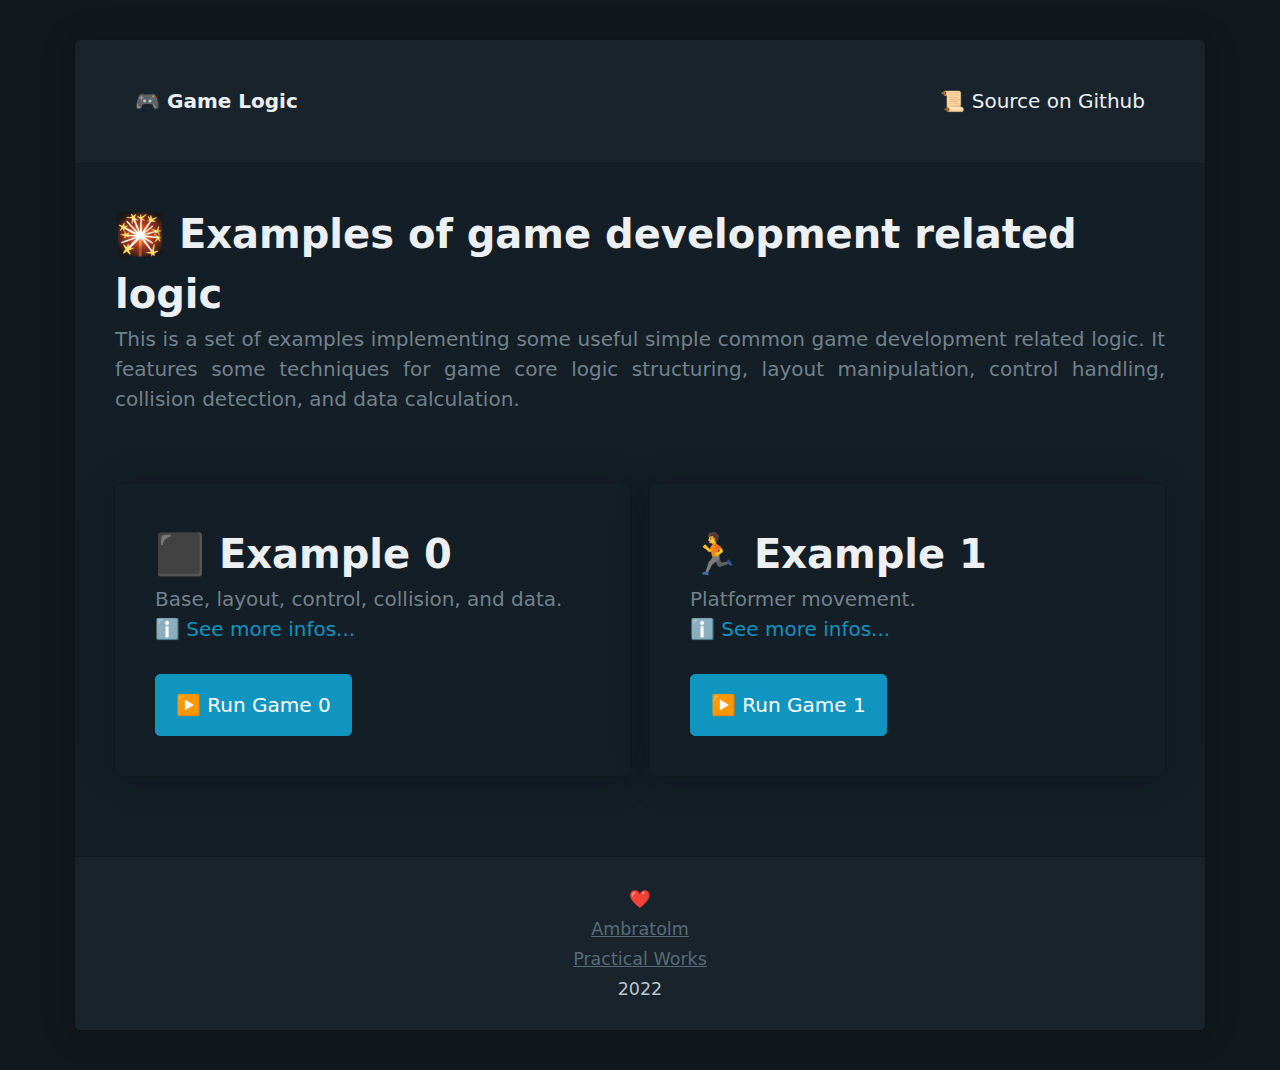
==== commit edafe37c: "Updated README & main index page" ====
--- a/index.html
+++ b/index.html
@@ -8,56 +8,111 @@
   </head>
   <body class="container">
     <article>
+      <!-- Nav -->
       <header>
-        <nav>
+        <nav class="container-fluid">
           <ul>
-            <li><strong>🎮 Game Logic</strong></li>
+            <li>
+              <a href="./" class="contrast" onclick="event.preventDefault()"
+                ><strong>🎮 Game Logic</strong></a
+              >
+            </li>
           </ul>
           <ul>
             <li>
               <a
                 href="https://github.com/practical-works/game-logic"
-                target="_blank" class="contrast"
+                target="_blank"
+                class="contrast"
                 >📜 Source on Github</a
               >
             </li>
           </ul>
         </nav>
       </header>
-      <p>
-        Here is some examples featuring useful simple common game development
-        related logic with techniques for game core logic structuring, layout
-        manipulation, control handling, collision detection, and data
-        calculation.
-      </p>
-      <div>
-        <a href="./game0/" role="button">▶️ Run Game 0</a>
-        <a href="./game1/" role="button">▶️ Run Game 1</a>
-      </div>
-      <p>
-        <details>
-           <summary>How to to fully check out Game 0</summary>
-           <p>
-             <ul>
-             <li>Drag any object with <kbd>🖱️ left mouse button</kbd>.</li>
-             <li>Move <code>actor</code> object in eight directions with <kbd>⌨️ arrow keys</kbd>.</li>
-             <li>Move <code>map</code> object in eight directions with <kbd>⌨️ wasd keys</kbd>.</li>
-             <li>Move <code>💀 enemy</code> object to cursor&#39;s location with <kbd>⌨️ space key</kbd>.</li>
-             <li>Collide <code>😺 actor</code> and <code>💀 enemy</code> objects to decrease <code>❤️ health bar</code>.</li>
-             <li>Collide <code>😺 actor</code> and <code>🌾 bottom-field</code> to increase <code>❤️ health bar</code>.</li>
-             <li>Collide actor and <code>🌾 top-field</code> to increase <code>🏁 experience bar</code>.</li>
-             </ul>
-           </p>
-         </details>
-         <details>
-           <summary>How to to fully check out Game 1</summary>
-           <p>
-           </p>
-         </details>
-      </p>
-      <footer>
-        ❤️ <a href="https://github.com/Ambratolm" target="_blank" class="contrast">Ambratolm</a> <a href="https://github.com/practical-works" target="_blank" class="contrast">Practica Works</a> 2022
+      <!-- ./ Nav -->
+
+      <!-- Main -->
+      <main>
+        <hgroup class="container">
+          <h1>🎇 Examples of game development related logic</h1>
+          <h2 style="text-align: justify">
+            This is a set of examples implementing some useful simple common
+            game development related logic. It features some techniques for game
+            core logic structuring, layout manipulation, control handling,
+            collision detection, and data calculation.
+          </h2>
+        </hgroup>
+        <div class="grid">
+          <!-- Example-0 -->
+          <article>
+            <hgroup>
+              <h1>⬛ Example 0</h1>
+              <h2>
+                Base, layout, control, collision, and data. <br />
+                <a
+                  href="https://github.com/practical-works/game-logic#example-0"
+                  target="_blank"
+                  >ℹ️ See more infos...</a
+                >
+              </h2>
+            </hgroup>
+            <a
+              href="./game0/"
+              role="button"
+              target="_blank"
+              >▶️ Run Game 0</a
+            >
+          </article>
+          <!-- ./Example-0 -->
+
+          <!-- Example-1 -->
+          <article>
+            <hgroup>
+              <h1>🏃 Example 1</h1>
+              <h2>
+                Platformer movement. <br />
+                <a
+                  href="https://github.com/practical-works/game-logic#example-1"
+                  target="_blank"
+                  >ℹ️ See more infos...</a
+                >
+              </h2>
+            </hgroup>
+            <a
+              href="./game1/"
+              role="button"
+              target="_blank"
+              >▶️ Run Game 1</a
+            >
+          </article>
+          <!-- ./Example-1 -->
+        </div>
+      </main>
+      <!-- ./ Main -->
+
+      <!-- Footer -->
+      <footer style="text-align: center">
+        <small>❤️</small><br />
+        <small>
+          <a
+            href="https://github.com/Ambratolm"
+            target="_blank"
+            class="secondary"
+            >Ambratolm</a
+          >
+          <br />
+          <a
+            href="https://github.com/practical-works"
+            target="_blank"
+            class="secondary"
+            >Practical Works</a
+          >
+          <br />
+          2022</small
+        >
       </footer>
+      <!-- ./ Footer -->
     </article>
   </body>
 </html>
